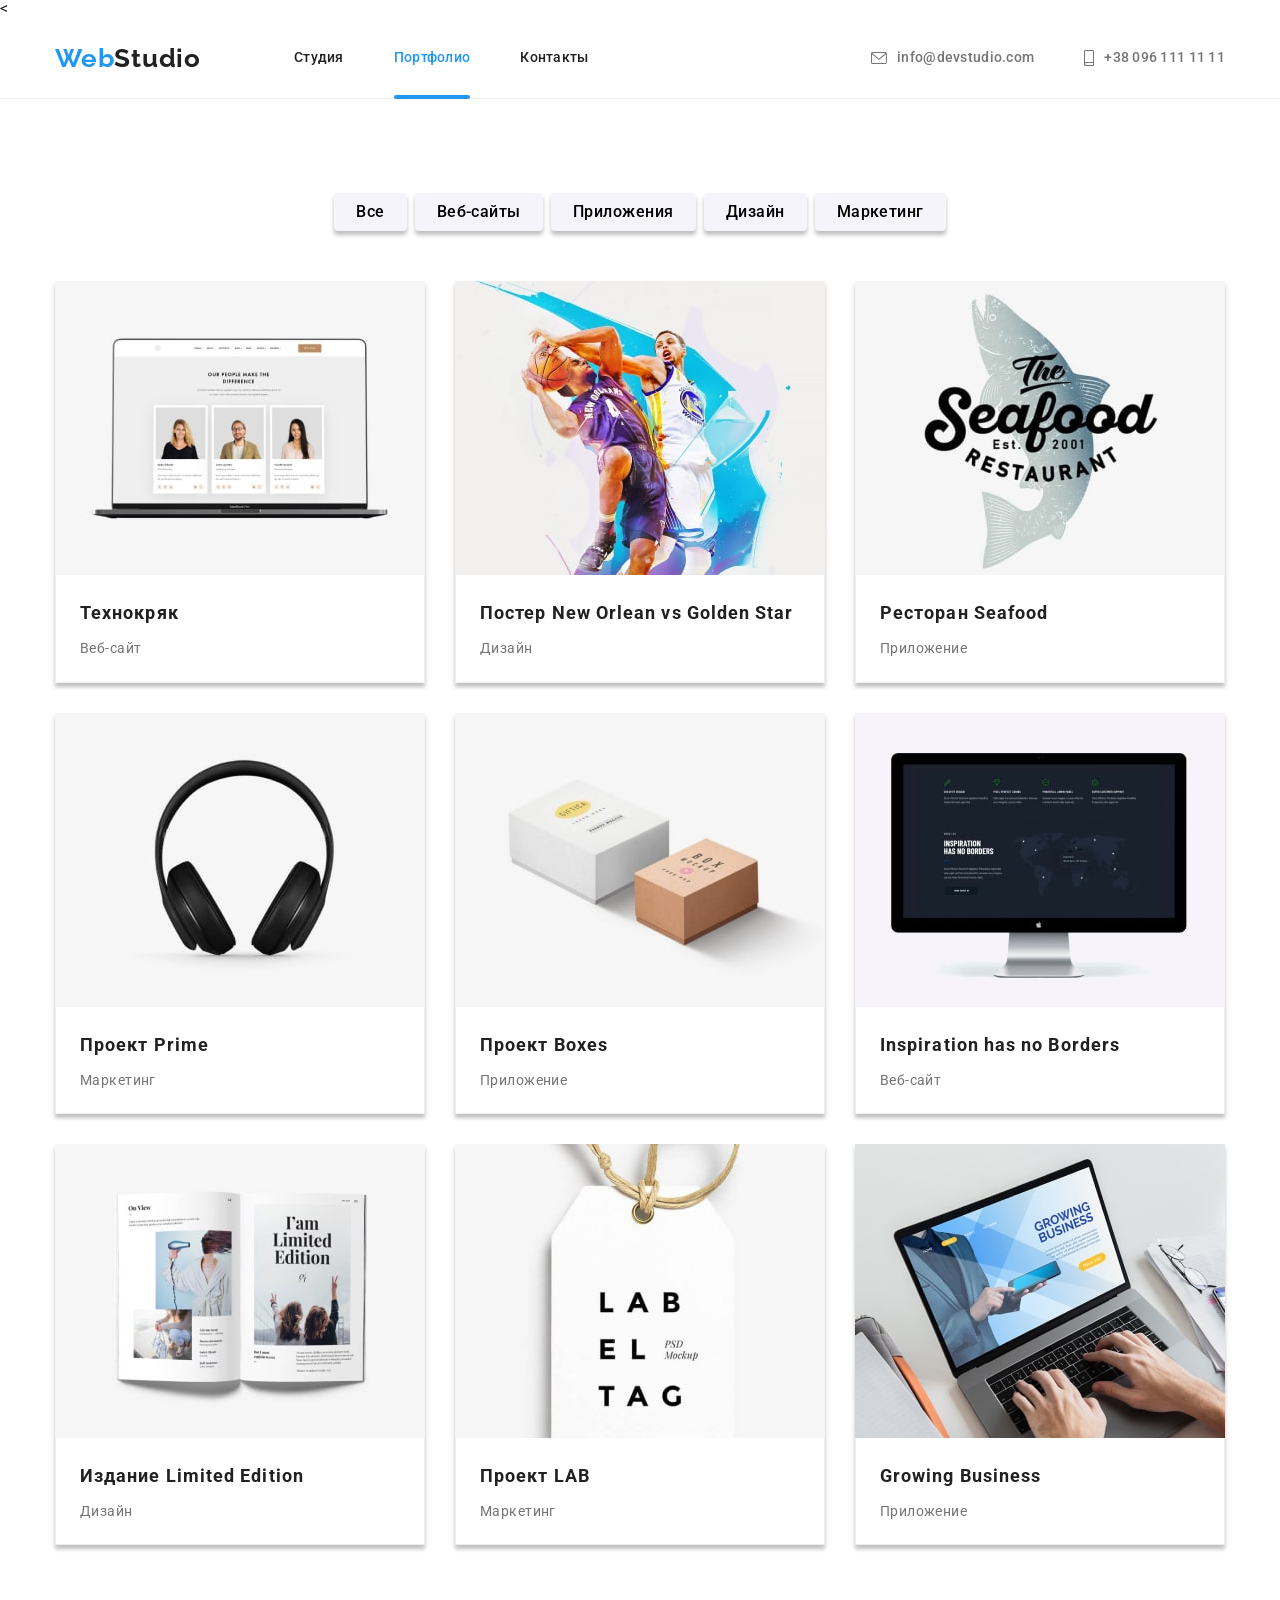
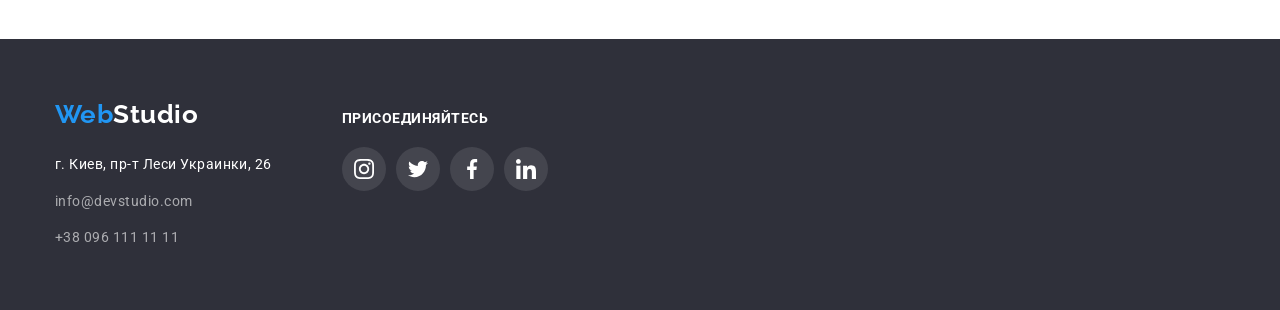
==== portfolio.html @ 45c35c52 "копіює 5 репозиторій" ====
<<!DOCTYPE html>
<head>
  <meta charset="UTF-8" />
  <meta http-equiv="X-UA-Compatible" content="IE=edge" />
  <meta name="viewport" content="width=device-width, initial-scale=1.0" />
  <title>WebStudio</title>
  <link href="https://fonts.googleapis.com/css2?family=Raleway:wght@700&family=Roboto:wght@400;500;700;900&display=swap"
    rel="stylesheet" />
  <link rel="stylesheet" href="https://cdnjs.cloudflare.com/ajax/libs/modern-normalize/1.1.0/modern-normalize.min.css"
    integrity="sha512-wpPYUAdjBVSE4KJnH1VR1HeZfpl1ub8YT/NKx4PuQ5NmX2tKuGu6U/JRp5y+Y8XG2tV+wKQpNHVUX03MfMFn9Q=="
    crossorigin="anonymous" referrerpolicy="no-referrer" />
  <link rel="stylesheet" href="./css/styles.css" />
</head>

<body>
  <header class="header">
    <div class="container">
      <nav class="header-nav">
        <a class="header-logo link" href="./index.html" lang="en"><span class="part-logo link">Web</span>Studio</a>
        <ul class="header-list list">
          <li class="header-item">
            <a href="./index.html" class="header-link link">Студия</a>
          </li>
          <li class="header-item">
            <a href="./portfolio.html" class="header-link link current">Портфолио</a>
          </li>
          <li class="header-item">
            <a href="" class="header-link link">Контакты</a>
          </li>
        </ul>
      </nav>
      <ul class="header-contacts list">
        <li class="header-item">
          <a href="mailto:info@devstudio.com" lang="en" class="header-contacts-link link">
            <svg class="header-contacts-icon" width="16" height="12">
              <use href="./imagessvg/symbol-defs.svg#icon-envelope-hover"></use>
            </svg>info@devstudio.com</a>
        </li>
        <li class="header-item">
          <a href="tel:+380961111111" class="header-contacts-link link">
            <svg class="header-contacts-icon" width="10" height="16">
              <use href="./imagessvg/symbol-defs.svg#icon-smartphone"></use>
            </svg>+38 096 111 11 11
          </a>
        </li>
      </ul>
    </div>
  </header>
  <main>
    <section class="portfolio section">
      <div class="container">
        <h1 class="visually-hidden">Портфолио</h1>
        <h2 class="visually-hidden">Фильтры</h2>
        <ul class="portfolio-buttons list">
          <li class="button-item">
            <button type="button" class="portfolio-btn">Все</button>
          </li>
          <li class="button-item">
            <button type="button" class="portfolio-btn">Веб-сайты</button>
          </li>
          <li class="button-item">
            <button type="button" class="portfolio-btn">Приложения</button>
          </li>
          <li class="button-item">
            <button type="button" class="portfolio-btn">Дизайн</button>
          </li>
          <li class="button-item">
            <button type="button" class="portfolio-btn">Маркетинг</button>
          </li>
        </ul>
        <h2 class="visually-hidden">Наши проекты</h2>
        <ul class="portfolio-list list">
          <li class="portfolio-item">
            <a href="" class="portfolio-link link">
              <div class="portfolio-image-thumb">
                <img src="./images2/img-min.jpg" alt="Лэптоп" width="370" />
                <div class="portfolio-overlay">
                  <p class="portfolio-overlay-text">
                    Ресурс предлагает комплексные предложения с разным уровнем функционала и
                    сервисов. Все это позволит посетителю получить исчерпывающие сведения о
                    компании или частном лице.
                  </p>
                </div>
              </div>
              <div class="card-subscribe">
                <h3 class="porfolio-subtitle">Технокряк</h3>
                <p class="portfolio-text">Веб-сайт</p>
              </div>
            </a>
          </li>
          <li class="portfolio-item">
            <a href="" class="portfolio-link link">
              <div class="portfolio-image-thumb">
                <img src="./images2/img (1)-min.jpg" alt="Постер" width="370" />
                <div class="portfolio-overlay">
                  <p class="portfolio-overlay-text">
                    Ресурс предлагает комплексные предложения с разным уровнем функционала и
                    сервисов. Все это позволит посетителю получить исчерпывающие сведения о
                    компании или частном лице.
                  </p>
                </div>
              </div>
              <div class="card-subscribe">
                <h3 class="porfolio-subtitle">Постер New Orlean vs Golden Star</h3>
                <p class="portfolio-text">Дизайн</p>
              </div>
            </a>
          </li>
          <li class="portfolio-item">
            <a href="" class="portfolio-link link">
              <div class="portfolio-image-thumb">
                <img src="./images2/img (2)-min.jpg" alt="Лого ресторана" width="370" />
                <div class="portfolio-overlay">
                  <p class="portfolio-overlay-text">
                    Ресурс предлагает комплексные предложения с разным уровнем функционала и
                    сервисов. Все это позволит посетителю получить исчерпывающие сведения о
                    компании или частном лице.
                  </p>
                </div>
              </div>
              <div class="card-subscribe">
                <h3 class="porfolio-subtitle">Ресторан <span lang="en">Seafood</span></h3>
                <p class="portfolio-text">Приложение</p>
              </div>
            </a>
          </li>
          <li class="portfolio-item">
            <a href="" class="portfolio-link link">
              <div class="portfolio-image-thumb">
                <img src="./images2/img (3)-min.jpg" alt="Постер" width="370" />
                <div class="portfolio-overlay">
                  <p class="portfolio-overlay-text">
                    Ресурс предлагает комплексные предложения с разным уровнем функционала и
                    сервисов. Все это позволит посетителю получить исчерпывающие сведения о
                    компании или частном лице.
                  </p>
                </div>
              </div>
              <div class="card-subscribe">
                <h3 class="porfolio-subtitle">Проект <span lang="en">Prime</span></h3>
                <p class="portfolio-text">Маркетинг</p>
              </div>
            </a>
          </li>
          <li class="portfolio-item">
            <a href="" class="portfolio-link link">
              <div class="portfolio-image-thumb">
                <img src="./images2/img (4)-min.jpg" alt="Коробки" width="370" />
                <div class="portfolio-overlay">
                  <p class="portfolio-overlay-text">
                    Ресурс предлагает комплексные предложения с разным уровнем функционала и
                    сервисов. Все это позволит посетителю получить исчерпывающие сведения о
                    компании или частном лице.
                  </p>
                </div>
              </div>
              <div class="card-subscribe">
                <h3 class="porfolio-subtitle">Проект <span lang="en">Boxes</span></h3>
                <p class="portfolio-text">Приложение</p>
              </div>
            </a>
          </li>
          <li class="portfolio-item">
            <a href="" class="portfolio-link link">
              <div class="portfolio-image-thumb">
                <img src="./images2/img (5)-min.jpg" alt="Монитор" width="370" />
                <div class="portfolio-overlay">
                  <p class="portfolio-overlay-text">
                    Ресурс предлагает комплексные предложения с разным уровнем функционала и
                    сервисов. Все это позволит посетителю получить исчерпывающие сведения о
                    компании или частном лице.
                  </p>
                </div>
              </div>
              <div class="card-subscribe">
                <h3 class="porfolio-subtitle" lang="en" class="porfolio-subtitle">
                  Inspiration has no Borders
                </h3>
                <p class="portfolio-text">Веб-сайт</p>
              </div>
            </a>
          </li>
          <li class="portfolio-item">
            <a href="" class="portfolio-link link">
              <div class="portfolio-image-thumb">
                <img src="./images2/img (6)-min.jpg" alt="Коробки" width="370" />
                <div class="portfolio-overlay">
                  <p class="portfolio-overlay-text">
                    Ресурс предлагает комплексные предложения с разным уровнем функционала и
                    сервисов. Все это позволит посетителю получить исчерпывающие сведения о
                    компании или частном лице.
                  </p>
                </div>
              </div>
              <div class="card-subscribe">
                <h3 class="porfolio-subtitle">Издание <span>Limited Edition</span></h3>
                <p class="portfolio-text">Дизайн</p>
              </div>
            </a>
          </li>
          <li class="portfolio-item">
            <a href="" class="portfolio-link link">
              <div class="portfolio-image-thumb">
                <img src="./images2/img (7)-min.jpg" alt="Коробки" width="370" />
                <div class="portfolio-overlay">
                  <p class="portfolio-overlay-text">
                    Ресурс предлагает комплексные предложения с разным уровнем функционала и
                    сервисов. Все это позволит посетителю получить исчерпывающие сведения о
                    компании или частном лице.
                  </p>
                </div>
              </div>
              <div class="card-subscribe">
                <h3 class="porfolio-subtitle">Проект <span>LAB</span></h3>
                <p class="portfolio-text">Маркетинг</p>
              </div>
            </a>
          </li>
          <li class="portfolio-item">
            <a href="" class="portfolio-link link">
              <div class="portfolio-image-thumb">
                <img src="./images2/img (8)-min.jpg" alt="Коробки" width="370" />
                <div class="portfolio-overlay">
                  <p class="portfolio-overlay-text">
                    Ресурс предлагает комплексные предложения с разным уровнем функционала и
                    сервисов. Все это позволит посетителю получить исчерпывающие сведения о
                    компании или частном лице.
                  </p>
                </div>
              </div>
              <div class="card-subscribe">
                <h3 class="porfolio-subtitle" lang="en">Growing Business</h3>
                <p class="portfolio-text">Приложение</p>
              </div>
            </a>
          </li>
        </ul>
      </div>
    </section>
  </main>
  <!-- Футер -->
  <footer class="footer">
    <div class="container">
      <div class="address-container">
        <a href="./index.html" lang="en" class="footer-logo link">Web<span class="footer-part-logo link">Studio</span>
        </a>
        <address class="address">
          <ul class="footer-contacts list">
            <li class="footer-item">
              <a href="https://goo.gl/maps/UDHSJ6ALwdLbCX4F8" target="_blank" rel="noopener noreferrer"
                class="adress-link link">
                г. Киев, пр-т Леси Украинки, 26</a>
            </li>
            <li class="footer-item">
              <a href="mailto:info@devstudio.com" lang="en" class="footer-mail link">info@devstudio.com</a>
            </li>
            <li class="footer-item">
              <a href="tel:+380961111111" class="footer-tel link">+38 096 111 11 11</a>
            </li>
          </ul>
        </address>
      </div>
      <div class="join-container">
        <b class="footer-join">Присоединяйтесь</b>
        <ul class="join-social-list list">
          <li class="join-social-item">
            <a href="" class="join-social-link link">
              <svg class="join-social-icon" width="20" height="20">
                <use href="./imagessvg/symbol-defs.svg#icon-instagram"></use>
              </svg>
            </a>
          </li>
          <li class="join-social-item">
            <a href="" class="join-social-link link">
              <svg class="join-social-icon" width="20" height="20">
                <use href="./imagessvg/symbol-defs.svg#icon-twitter"></use>
              </svg>
            </a>
          </li>
          <li class="join-social-item">
            <a href="" class="join-social-link link">
              <svg class="join-social-icon" width="20" height="20">
                <use href="./imagessvg/symbol-defs.svg#icon-facebook"></use>
              </svg>
            </a>
          </li>
          <li class="join-social-item">
            <a href="" class="join-social-link link">
              <svg class="join-social-icon" width="20" height="20">
                <use href="./imagessvg/symbol-defs.svg#icon-linkedin"></use>
              </svg>
            </a>
          </li>
        </ul>
      </div>
    </div>
  </footer>
</body>
</html>
---- css/styles.css ----
:root {
--main-text-color: #212121;
--secondary-text-color: #757575;
--third-text-color: #ffffff;
--main-hover-color: #2196f3;
--secondary-hover-color: #ffffff;
--logo-color: #2196f3;
--main-bg-color: #ffffff;
--secondary-bg-color: #f5f4fa;
--hero-bg-color: #2f303a;
--main-button-bg-color: #2196f3;
--secondary-button-bg-color: #f5f4fa;
--footer-background-color: #2f303a;
--footer-contacts-color: rgba(255, 255, 255, 0.6);
--about-us-thumb-bg-color: rgba(47, 48, 58, 0.8);
}
    
.visually-hidden {
  position: absolute;
  width: 1px;
  height: 1px;
  margin: -1px;
  border: 0;
  padding: 0;
  white-space: nowrap;
  clip-path: inset(100%);
  clip: rect(0 0 0 0);
  overflow: hidden;
}
    
h1,
h2,
h3,
h4,
h5,
h6,
p {
  margin: 0;
}
    
ul {
  margin: 0;
  padding-left: 0;
}
    
button {
  padding: 0;
}
    
body {
  font-family: 'Roboto', sans-serif;
  color: var(--main-text-color);
  background-color: var(--main-bg-color);
}
    
.container {
  width: 1200px;
  padding-left: 15px;
  padding-right: 15px;
  margin: 0 auto;
}
    
.section {
  padding-top: 94px;
  padding-bottom: 94px;
}
    
.list {
  list-style: none;
}
    
.link {
  text-decoration: none;
}
    
img {
  display: block;
  height: auto;
   max-width: 100%;
}
    
    /* Хедер */
.header {
  border-bottom: 1px solid #ececec;
}
    
.header-logo {
  font-family: 'Raleway', sans-serif;
  font-weight: 700;
  font-size: 26px;
  line-height: 1.19;
  letter-spacing: 0.03em;
  color: var(--main-text-color);
  margin-right: 93px;
}
    
.part-logo {
  color: var(--logo-color);
}
    
.header .container {
  display: flex;
}

.header-list {
  display: flex;
  align-items: baseline;
}
    
.header-nav {
  display: flex;
  align-items: center;
}
    
.header-link {
  font-weight: 500;
  font-size: 14px;
  line-height: 1.14;
  letter-spacing: 0.02em;
  padding-top: 32px;
  padding-bottom: 32px;
  color: var(--main-text-color);
  transition: color 250ms cubic-bezier(0.4, 0, 0.2, 1);
}

.header-contacts-link {
  transition: color 250ms cubic-bezier(0.4, 0, 0.2, 1);
}

.header-contacts-link .header-contacts-icon {
  transition: color 250ms cubic-bezier(0.4, 0, 0.2, 1);
}
    
.header-link:hover,
.header-link:focus,
.header-contacts-link:hover,
.header-contacts-link:focus,
.header-contacts-link:hover .header-contacts-icon,
.header-contacts-link:focus .header-contacts-icon {
  color: var(--main-hover-color);
}
    
.header-list .link.current {
  position: relative;
  display: flex;
  justify-content: center;
  align-items: flex-end;
  color: var(--main-hover-color);
}

.header-list .link.current::after {
  position: absolute;
  content: '';
  width: 100%;
  height: 4px;
  border-radius: 2px;
  background-color: var(--main-hover-color);
  bottom: -1px;
  left: 0;
  }
    
.header-contacts {
  display: flex;
  align-items: center;
  margin-left: auto;
}
    
.header-item+.header-item {
  margin-left: 50px;
}
    
.header-contacts-link {
  display: flex;
  align-items: center;
  font-weight: 500;
  font-size: 14px;
  line-height: 1.14;
  letter-spacing: 0.02em;
  color: var(--secondary-text-color);
}
    
.header-contacts-icon {
  margin-right: 10px;
  fill: currentColor;
}
    
    /* Герой */
    
.hero {
  background-image: linear-gradient(to right, rgba(47, 48, 58, 0.4), rgba(47, 48, 58, 0.4)),
    url(../images2/baner.jpg);
  background-color: var(--hero-bg-color);
  max-width: 1600px;
  height: 600px;
  padding: 200px 0;
  margin-left: auto;
  margin-right: auto;
}
    
.hero-title {
  font-weight: 900;
  font-size: 44px;
  line-height: 1.36;
  text-align: center;
  letter-spacing: 0.06em;
  text-transform: uppercase;
  color: var(--third-text-color);
  max-width: 696px;
  margin: 0 auto;
  margin-bottom: 30px;
}
    
.hero-button {
  color: var(--third-text-color);
  background-color: var(--main-button-bg-color);
  cursor: pointer;
  box-shadow: 0px 4px 4px rgba(0, 0, 0, 0.15);
  text-align: center;
  letter-spacing: 0.06em;
  font-family: inherit;
  font-weight: 700;
  font-size: 16px;
  line-height: 1.88;
  text-align: center;
  letter-spacing: 0.06em;
  display: block;
  padding: 10px 32px;
  min-width: 136px;
  margin: 0 auto;
  border: 0;
  border-radius: 4px;
}
    
    /* Особенности */
    
.features {
  padding-bottom: 0;
}
    
.features-list {
  display: flex;
}
    
.features-item {
  width: calc((100% - 90px) / 4);
}
    
.features-item+.features-item {
  margin-left: 30px;
}
    
.features-thumb {
  display: flex;
  background-color: var(--secondary-bg-color);
  justify-content: center;
  align-items: center;
  border-radius: 4px;
  height: 120px;
  margin-bottom: 30px;
}
    
.features-subtitle {
  font-weight: 700;
  font-size: 14px;
  line-height: 1.14;
  letter-spacing: 0.03em;
  text-transform: uppercase;
}
    
.features-text {
  font-size: 14px;
  line-height: 1.71;
  letter-spacing: 0.03em;
  color: var(--secondary-text-color);
}
    
    /* Чем мы занимаемся */
    
.about-us-title {
  font-weight: 700;
  font-size: 36px;
  line-height: 1.17;
  text-align: center;
  letter-spacing: 0.03em;
  margin-bottom: 50px;
}

.about-us-list {
  display: flex;
}

.about-us-item {
  position: relative;
}

.about-us-item+.about-us-item {
  margin-left: 30px;
}

.about-us-thumb {
  position: absolute;
  bottom: 0;
  display: flex;
  justify-content: center;
  align-items: center;
  width: 100%;
  height: 70px;
  background-color: var(--about-us-thumb-bg-color);
  border: 1px solid #000000;
  box-shadow: 0px 4px 4px 0px rgba(0, 0, 0, 0.25);
}

.about-us-description {
  font-style: 700;
  font-size: 14px;
  line-height: 1.14;
  letter-spacing: 3%;
  color: var(--third-text-color);
  text-transform: uppercase;
}
    
    /* Наша команда */
    
.our-team {
  background-color: var(--secondary-bg-color);
  text-align: center;
  letter-spacing: 0.03em;
}
    
.our-team-title {
  font-weight: 700;
  font-size: 36px;
  margin-bottom: 50px;
  line-height: 1.17;
}

.our-team-list {
  display: flex;
}
    
.our-team-item {
  background-color: var(--main-bg-color);
  border: 0px solid;
  border-bottom-left-radius: 4px;
  border-bottom-right-radius: 4px;
  box-shadow: 0px 1px 3px rgba(0, 0, 0, 0.12), 0px 1px 1px rgba(0, 0, 0, 0.14),
    0px 2px 1px rgba(0, 0, 0, 0.2);
}

.our-team-item+.our-team-item {
  margin-left: 30px;
}

.our-team-description {
  padding-top: 30px;
  padding-bottom: 30px;
}
    
.our-team-name {
  font-weight: 500;
  font-size: 16px;
  margin-bottom: 10px;
  line-height: 1.19;
}

.our-team-position {
  font-size: 16px;
  color: var(--secondary-text-color);
  margin-bottom: 16px;
  line-height: 1.19;
}

.our-team-socials-list {
  display: flex;
  margin: 0 32px;
}
    
.our-team-socials-item {
  width: calc((100% - 30px) / 4);
  height: 44px;
}

.our-team-socials-item + .our-team-socials-item {
  margin-left: 10px;
}

.our-team-socials-link {
  width: 100%;
  height: 100%;
  border-radius: 50%;
  display: flex;
  justify-content: center;
  align-items: center;
  transition: background-color 250ms cubic-bezier(0.4, 0, 0.2, 1);
}
    
.our-team-socials-link:hover,
.our-team-socials-link:focus {
  background-color: var(--main-hover-color);
}

.our-team-socials-icon {
  fill: #afb1b8;
}

.our-team-socials-link .our-team-socials-icon {
  transition: fill 250ms cubic-bezier(0.4, 0, 0.2, 1);
}
    
.our-team-socials-link:hover .our-team-socials-icon,
.our-team-socials-link:focus .our-team-socials-icon {
  fill: #ffffff;
}
    
    /* Постійні клієнти */
    
.clients-title {
  font-weight: 700;
  font-size: 36px;
  line-height: 1.17;
  letter-spacing: 3%;
  text-align: center;
  color: var(--main-text-color);
  margin-bottom: 50px;
}

.clients-list {
  display: flex;
}

.clients-item {
  width: calc((100% - 150px) / 6);
  height: 92px;
}

.clients-item+.clients-item {
  margin-left: 30px;
}

.clients-link {
  display: flex;
  justify-content: center;
  align-items: center;
  width: 100%;
  height: 100%;
  border: 1px solid #afb1b8;
  border-radius: 4px;
  transition: border 250ms cubic-bezier(0.4, 0, 0.2, 1);
}
  
.clients-link:hover,
.clients-link:focus {
  border: 1px solid var(--main-hover-color);
}

.clients-icon {
  fill: #afb1b8;
}

.clients-link .clients-icon {
  transition: fill 250ms cubic-bezier(0.4, 0, 0.2, 1);
}
    
.clients-link:hover .clients-icon,
.clients-link:focus .clients-icon {
  fill: var(--main-hover-color);
}
    
    /* Футер */
    
.footer {
  letter-spacing: 0.03em;
  background-color: var(--footer-background-color);
  padding-top: 60px;
  padding-bottom: 60px;
}

.footer .container {
  display: flex;
  align-items: baseline;
}

.footer-logo {
  font-family: 'Raleway', sans-serif;
  font-weight: 700;
  font-size: 26px;
  line-height: 1.19;
  color: var(--logo-color);
  display: block;
  margin-bottom: 20px;
}
    
.footer-part-logo {
  color: var(--third-text-color);
}

.footer-contacts {
  font-style: normal;
  line-height: 1.71;
}

.footer-item+.footer-item {
  margin-top: 9px;
}
    
.adress-link {
  color: var(--third-text-color);
  font-size: 14px;
  transition: color 250ms cubic-bezier(0.4, 0, 0.2, 1);
}

.footer-mail,
.footer-tel {
  color: var(--footer-contacts-color);
  font-size: 14px;
  transition: color 250ms cubic-bezier(0.4, 0, 0.2, 1);
}
    
.adress-link:hover,
.adress-link:focus,
.footer-mail:hover,
.footer-mail:focus,
.footer-tel:hover,
.footer-tel:focus {
  color: var(--main-hover-color);
}
    
.join-container {
  margin-left: 70px;
}

.footer-join {
  display: block;
  font-weight: 700;
  font-size: 14px;
  line-height: 1.14;
  letter-spacing: 3%;
  color: var(--third-text-color);
  text-transform: uppercase;
  margin-bottom: 20px;
}
    
.join-social-list {
  display: flex;
  justify-content: center;
}

.join-social-item {
  width: 44px;
  height: 44px;
}

.join-social-item+.join-social-item {
  margin-left: 10px;
}

.join-social-link {
  display: flex;
  justify-content: center;
  align-items: center;
  width: 100%;
  height: 100%;
  border-radius: 50%;
  background-color: rgba(255, 255, 255, 0.1);
  transition: background-color 250ms cubic-bezier(0.4, 0, 0.2, 1);
}
    
.join-social-link:hover,
.join-social-link:focus {
  background-color: var(--main-hover-color);
}

.join-social-icon {
  fill: var(--third-text-color);
}

.join-social-link .join-social-icon {
  transition: background-color 250ms cubic-bezier(0.4, 0, 0.2, 1);
}
    
.join-social-link:hover .join-social-icon,
.join-social-link:focus .join-social-icon {
  fill: var(--secondary-hover-color);
}
    
    /* Portfolio */
    
    /* Кнопки */
    
.portfolio-buttons {
  display: flex;
  justify-content: center;
  margin-bottom: 50px;
}

.button-item+.button-item {
  margin-left: 8px;
}
    
.portfolio-btn {
  background-color: var(--secondary-button-bg-color);
  font-weight: 500;
  font-size: 16px;
  line-height: 1.63;
  text-align: center;
  letter-spacing: 0.03em;
  font-family: inherit;
  cursor: pointer;
  border: 0px solid;
  border-radius: 4px;
  padding: 6px 22px;
  box-shadow: 0 4px 4px 0 rgba(0, 0, 0, 0.25);
  transition: background-color 250ms cubic-bezier(0.4, 0, 0.2, 1),
    color 250ms cubic-bezier(0.4, 0, 0.2, 1), box-shadow 250ms cubic-bezier(0.4, 0, 0.2, 1);
}
    
.portfolio-btn:hover,
.portfolio-btn:focus {
  background-color: var(--main-hover-color);
  color: var(--secondary-bg-color);
  box-shadow: 0 3px 1px 0 rgba(0, 0, 0, 0.1), 0 1px 2px 0 rgba(0, 0, 0, 0.08),
    0 2px 2px 0 rgba(0, 0, 0, 0.12);
}
    
    /* Наши проекты */
    
.portfolio-list {
  display: flex;
  flex-wrap: wrap;
}
    
.portfolio-item {
  width: calc((100% - 60px) / 3);
  margin-right: 30px;
  margin-bottom: 30px;
  justify-content: center;
}

.portfolio-item:hover .portfolio-overlay {
  transform: translateY(0);
}
    
.portfolio-item:nth-child(3n) {
  margin-right: 0;
}
    
.portfolio-item:nth-last-child(-n + 3) {
  margin-bottom: 0;
}
    
.portfolio-link {
  display: block;
  box-shadow: 0 4px 4px rgba(0, 0, 0, 0.25);
  transition: box-shadow 250ms cubic-bezier(0.4, 0, 0.2, 1);
}
    
.portfolio-link:hover,
.portfolio-link:focus {
  box-shadow: 0 1px 1px 0 rgba(0, 0, 0, 0.12), 0 4px 4px 0 rgba(0, 0, 0, 0.06),
    1px 4px 6px 0 rgba(0, 0, 0, 0.16);
}

.portfolio-image-thumb {
  position: relative;
  overflow: hidden;
}

.portfolio-overlay {
  position: absolute;
  top: 0;
  left: 0;
  width: 100%;
  height: 100%;
  padding: 63px 24px;
  background-color: var(--main-hover-color);
  opacity: 0.9;
  transform: translateY(100%);
  transition: transform 250ms cubic-bezier(0.4, 0, 0.2, 1);
}

.portfolio-overlay-text {
  font-size: 18px;
  font-weight: 400;
  line-height: 1.56;
  letter-spacing: 0.03em;
  color: var(--third-text-color);
}
    
.card-subscribe {
  padding: 20px 24px;
  border: 1px solid #eeeeee;
  border-top: 0;
}
    
.porfolio-subtitle {
  color: var(--main-text-color);
  font-weight: 700;
  font-size: 18px;
  line-height: 2;
  letter-spacing: 0.06em;
  margin-bottom: 4px;
}

.portfolio-text {
  font-size: 14px;
  line-height: 1.88;
  letter-spacing: 0.03em;
  color: var(--secondary-text-color);
}

.backdrop {
  position: fixed;
  top: 0;
  width: 100%;
  height: 100%;
  background-color: rgba(0, 0, 0, 0.2);
  transition: opacity 2000ms cubic-bezier(0.4, 0, 0.2, 1),
    visibility 2000ms cubic-bezier(0.4, 0, 0.2, 1);
  animation-name: rotateY;
  animation-duration: 2000ms;
  animation-timing-function: ease-in-out;
  animation-iteration-count: 1;
}

@keyframes rotateY {
  0% {
    transform: rotateY(0deg);
  }

  100% {
    transform: rotateY(360deg);
  }
}

.modal {
  position: absolute;
  top: 50%;
  left: 50%;
  transform: translate(-50%, -50%);
  width: 528px;
  min-height: 581px;
  background-color: var(--main-bg-color);
  border-radius: 4px;
}

.btn-close-modal {
  position: absolute;
  top: 8px;
  right: 8px;
  display: flex;
  justify-content: center;
  align-items: center;
  background-color: var(--main-bg-color);
  width: 30px;
  height: 30px;
  padding: 6px;
  border: 1px solid rgba(0, 0, 0, 0.1);
  border-radius: 50%;
}

.icon-close-modal {
  fill: currentColor;
}

.is-hidden {
  opacity: 0;
  pointer-events: none;
  visibility: hidden;
}
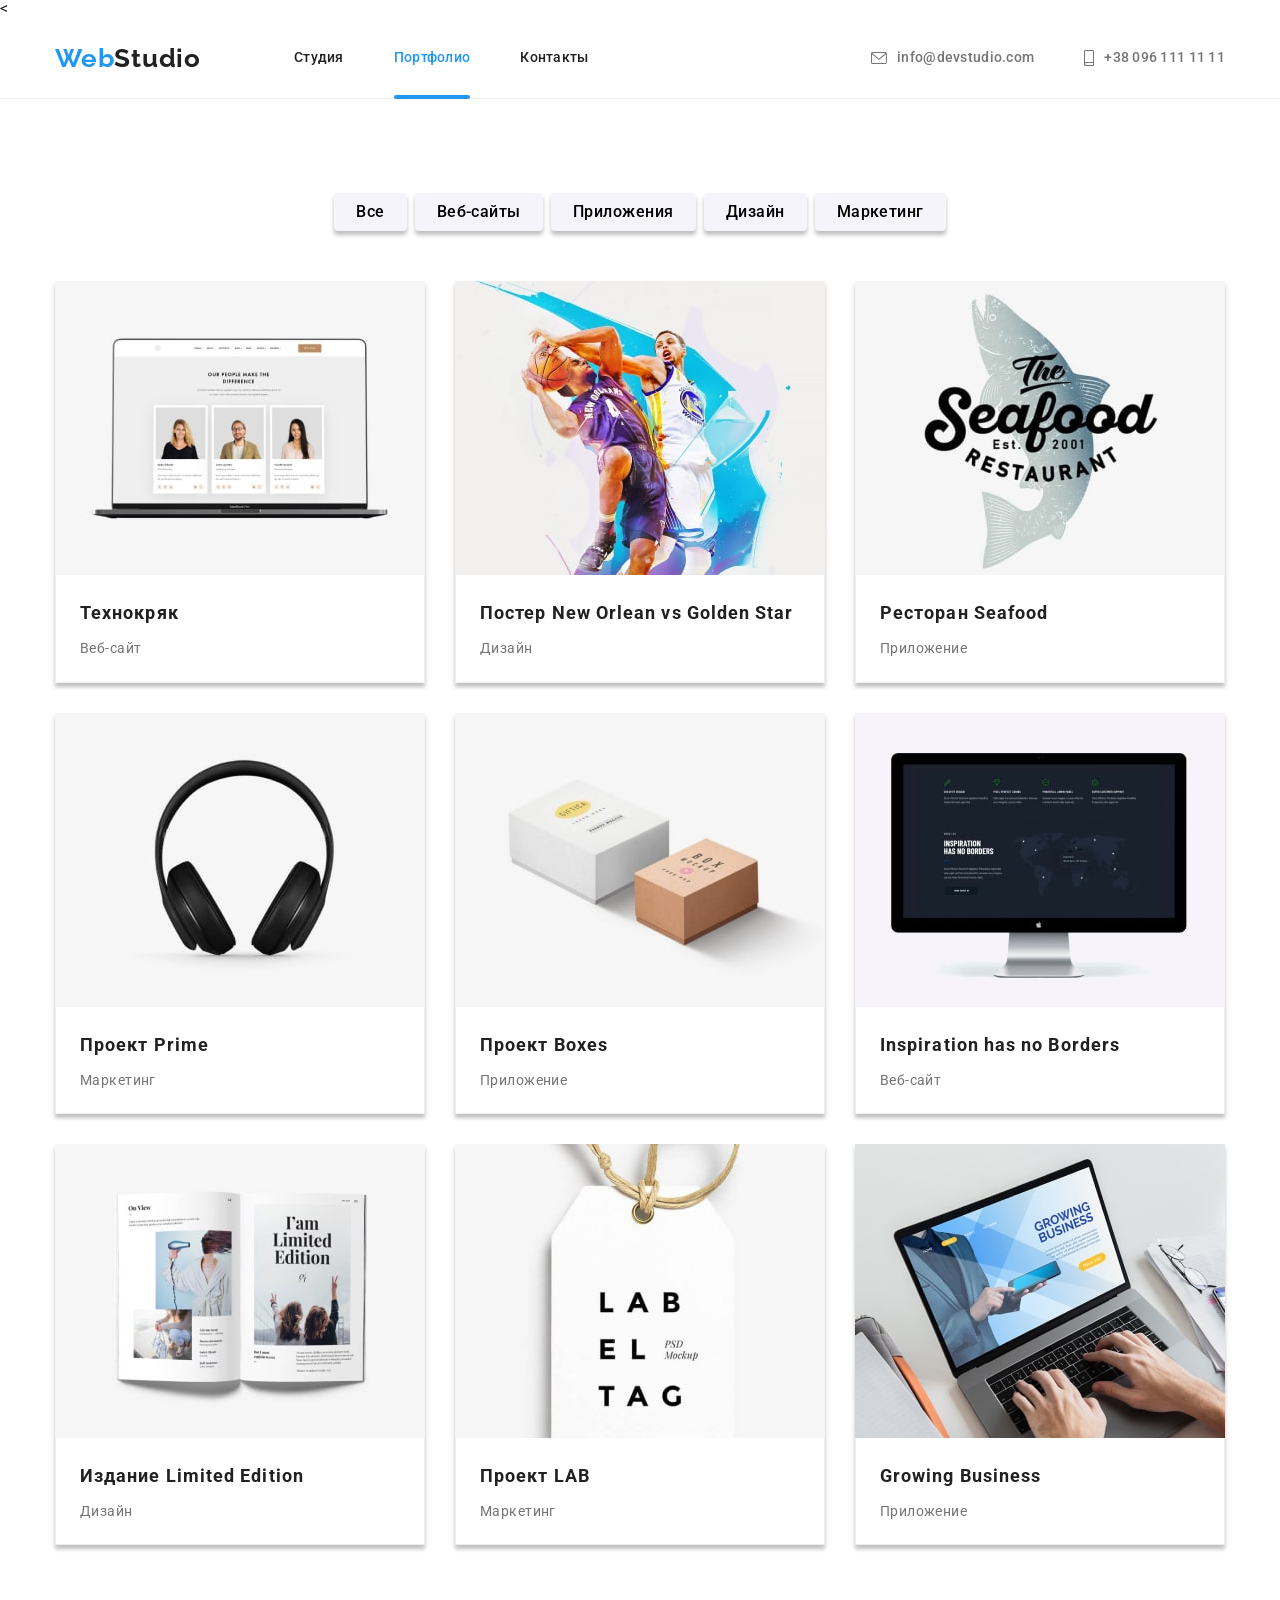
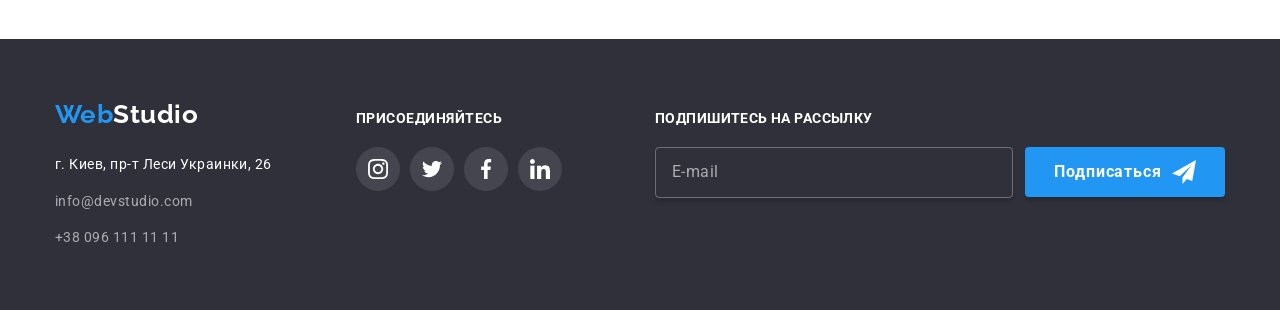
==== commit ba64e706: "закінчує роботу" ====
--- a/portfolio.html
+++ b/portfolio.html
@@ -293,6 +293,19 @@
           </li>
         </ul>
       </div>
+        <div class="subscribe-container">
+          <b class="footer-subscribe-title"> Подпишитесь на рассылку</b>
+          <form class="footer-subscribe-form">
+            <input type="text" name="email" id="email" placeholder="E-mail" class="subscribe-input" />
+            <label for="email"></label>
+            <button type="submit" class="footer-subscribe-button btn">
+              Подписаться
+              <svg class="subcribe-icon-send" width="24" height="24">
+                <use href="./imagessvg/symbol-defs.svg#icon-icon-send"></use>
+              </svg>
+            </button>
+          </form>
+        </div>
     </div>
   </footer>
 </body>
--- a/css/styles.css
+++ b/css/styles.css
@@ -11,8 +11,9 @@
 --main-button-bg-color: #2196f3;
 --secondary-button-bg-color: #f5f4fa;
 --footer-background-color: #2f303a;
---footer-contacts-color: rgba(255, 255, 255, 0.6);
+--footer-text-color: rgba(255, 255, 255, 0.6);
 --about-us-thumb-bg-color: rgba(47, 48, 58, 0.8);
+--transition: 250ms cubic-bezier(0.4, 0, 0.2, 1);
 }
     
 .visually-hidden {
@@ -78,6 +79,19 @@
   height: auto;
    max-width: 100%;
 }
+
+.btn {
+  font-weight: 700;
+  font-size: 16px;
+  color: var(--third-text-color);
+  background-color: var(--main-button-bg-color);
+  cursor: pointer;
+  box-shadow: 0px 4px 4px rgba(0, 0, 0, 0.15);
+  letter-spacing: 0.06em;
+  border: 0;
+  border-radius: 4px;
+  line-height: 1.88;
+}
     
     /* Хедер */
 .header {
@@ -120,15 +134,15 @@
   padding-top: 32px;
   padding-bottom: 32px;
   color: var(--main-text-color);
-  transition: color 250ms cubic-bezier(0.4, 0, 0.2, 1);
+  transition: color var(--transition);
 }
 
 .header-contacts-link {
-  transition: color 250ms cubic-bezier(0.4, 0, 0.2, 1);
+  transition: color var(--transition);
 }
 
 .header-contacts-link .header-contacts-icon {
-  transition: color 250ms cubic-bezier(0.4, 0, 0.2, 1);
+  transition: color var(--transition);
 }
     
 .header-link:hover,
@@ -211,24 +225,12 @@
 }
     
 .hero-button {
-  color: var(--third-text-color);
-  background-color: var(--main-button-bg-color);
-  cursor: pointer;
-  box-shadow: 0px 4px 4px rgba(0, 0, 0, 0.15);
+  font-family: inherit;
   text-align: center;
-  letter-spacing: 0.06em;
-  font-family: inherit;
-  font-weight: 700;
-  font-size: 16px;
-  line-height: 1.88;
-  text-align: center;
-  letter-spacing: 0.06em;
   display: block;
   padding: 10px 32px;
   min-width: 136px;
   margin: 0 auto;
-  border: 0;
-  border-radius: 4px;
 }
     
     /* Особенности */
@@ -391,7 +393,7 @@
   display: flex;
   justify-content: center;
   align-items: center;
-  transition: background-color 250ms cubic-bezier(0.4, 0, 0.2, 1);
+  transition: background-color var(--transition);
 }
     
 .our-team-socials-link:hover,
@@ -404,7 +406,7 @@
 }
 
 .our-team-socials-link .our-team-socials-icon {
-  transition: fill 250ms cubic-bezier(0.4, 0, 0.2, 1);
+  transition: fill var(--transition);
 }
     
 .our-team-socials-link:hover .our-team-socials-icon,
@@ -445,7 +447,7 @@
   height: 100%;
   border: 1px solid #afb1b8;
   border-radius: 4px;
-  transition: border 250ms cubic-bezier(0.4, 0, 0.2, 1);
+  transition: border var(--transition);
 }
   
 .clients-link:hover,
@@ -458,7 +460,7 @@
 }
 
 .clients-link .clients-icon {
-  transition: fill 250ms cubic-bezier(0.4, 0, 0.2, 1);
+  transition: fill var(--transition);
 }
     
 .clients-link:hover .clients-icon,
@@ -478,6 +480,12 @@
 .footer .container {
   display: flex;
   align-items: baseline;
+}
+
+.address-container {
+  margin-right: 70px;
+  margin-left: 0;
+  width: 231px;
 }
 
 .footer-logo {
@@ -506,14 +514,14 @@
 .adress-link {
   color: var(--third-text-color);
   font-size: 14px;
-  transition: color 250ms cubic-bezier(0.4, 0, 0.2, 1);
+  transition: color var(--transition);
 }
 
 .footer-mail,
 .footer-tel {
-  color: var(--footer-contacts-color);
-  font-size: 14px;
-  transition: color 250ms cubic-bezier(0.4, 0, 0.2, 1);
+  color: var(--footer-text-color);
+  font-size: 14px;
+  transition: color var(--transition);
 }
     
 .adress-link:hover,
@@ -526,7 +534,7 @@
 }
     
 .join-container {
-  margin-left: 70px;
+  margin-right: 93px;
 }
 
 .footer-join {
@@ -562,7 +570,7 @@
   height: 100%;
   border-radius: 50%;
   background-color: rgba(255, 255, 255, 0.1);
-  transition: background-color 250ms cubic-bezier(0.4, 0, 0.2, 1);
+  transition: background-color var(--transition);
 }
     
 .join-social-link:hover,
@@ -575,12 +583,61 @@
 }
 
 .join-social-link .join-social-icon {
-  transition: background-color 250ms cubic-bezier(0.4, 0, 0.2, 1);
+  transition: background-color var(--transition);
 }
     
 .join-social-link:hover .join-social-icon,
 .join-social-link:focus .join-social-icon {
   fill: var(--secondary-hover-color);
+}
+
+.footer-subscribe-title {
+  display: block;
+  font-weight: 700;
+  font-size: 14px;
+  line-height: 1.14;
+  letter-spacing: 0.03em;
+  color: var(--third-text-color);
+  text-transform: uppercase;
+  margin-bottom: 20px;
+}
+
+.footer-subscribe-form {
+  display: flex;
+}
+
+.subscribe-input {
+  background-color: inherit;
+  padding: 15px 0px 15px 16px;
+  width: 358px;
+  border: 1px solid rgba(255, 255, 255, 0.3);
+  box-shadow: 0px 4px 4px rgba(0, 0, 0, 0.15);
+  border-radius: 4px;
+  margin-right: 12px;
+  color: var(--third-text-color);
+}
+
+.subscribe-input::placeholder {
+  font-size: 16px;
+  line-height: 1.25;
+  letter-spacing: 0.03em;
+  color: var(--footer-text-color);
+}
+
+.footer-subscribe-button {
+  display: flex;
+  justify-content: center;
+  align-items: center;
+  width: 200px;
+  height: 50px;
+  padding-top: 10px;
+  padding-bottom: 10px;
+}
+
+.subcribe-icon-send {
+  fill: currentColor;
+  margin-left: 10px;
+  display: inline-block;
 }
     
     /* Portfolio */
@@ -609,17 +666,17 @@
   border: 0px solid;
   border-radius: 4px;
   padding: 6px 22px;
-  box-shadow: 0 4px 4px 0 rgba(0, 0, 0, 0.25);
-  transition: background-color 250ms cubic-bezier(0.4, 0, 0.2, 1),
-    color 250ms cubic-bezier(0.4, 0, 0.2, 1), box-shadow 250ms cubic-bezier(0.4, 0, 0.2, 1);
+  box-shadow: 0px 4px 4px 0px rgba(0, 0, 0, 0.25);
+  transition: background-color var(--transition), color var(--transition),
+    box-shadow var(--transition);
 }
     
 .portfolio-btn:hover,
 .portfolio-btn:focus {
   background-color: var(--main-hover-color);
   color: var(--secondary-bg-color);
-  box-shadow: 0 3px 1px 0 rgba(0, 0, 0, 0.1), 0 1px 2px 0 rgba(0, 0, 0, 0.08),
-    0 2px 2px 0 rgba(0, 0, 0, 0.12);
+  box-shadow: 0px 3px 1px 0px rgba(0, 0, 0, 0.1), 0px 1px 2px 0px rgba(0, 0, 0, 0.08),
+      0px 2px 2px 0px rgba(0, 0, 0, 0.12);
 }
     
     /* Наши проекты */
@@ -651,13 +708,13 @@
 .portfolio-link {
   display: block;
   box-shadow: 0 4px 4px rgba(0, 0, 0, 0.25);
-  transition: box-shadow 250ms cubic-bezier(0.4, 0, 0.2, 1);
+  transition: box-shadow var(--transition);
 }
     
 .portfolio-link:hover,
 .portfolio-link:focus {
-  box-shadow: 0 1px 1px 0 rgba(0, 0, 0, 0.12), 0 4px 4px 0 rgba(0, 0, 0, 0.06),
-    1px 4px 6px 0 rgba(0, 0, 0, 0.16);
+  box-shadow: 0px 1px 1px 0px rgba(0, 0, 0, 0.12), 0px 4px 4px 0px rgba(0, 0, 0, 0.06),
+      1px 4px 6px 0px rgba(0, 0, 0, 0.16);
 }
 
 .portfolio-image-thumb {
@@ -675,7 +732,7 @@
   background-color: var(--main-hover-color);
   opacity: 0.9;
   transform: translateY(100%);
-  transition: transform 250ms cubic-bezier(0.4, 0, 0.2, 1);
+  transition: transform var(--transition);
 }
 
 .portfolio-overlay-text {
@@ -707,6 +764,8 @@
   letter-spacing: 0.03em;
   color: var(--secondary-text-color);
 }
+
+/* Бекдроп і модальне вікно */
 
 .backdrop {
   position: fixed;
@@ -714,22 +773,7 @@
   width: 100%;
   height: 100%;
   background-color: rgba(0, 0, 0, 0.2);
-  transition: opacity 2000ms cubic-bezier(0.4, 0, 0.2, 1),
-    visibility 2000ms cubic-bezier(0.4, 0, 0.2, 1);
-  animation-name: rotateY;
-  animation-duration: 2000ms;
-  animation-timing-function: ease-in-out;
-  animation-iteration-count: 1;
-}
-
-@keyframes rotateY {
-  0% {
-    transform: rotateY(0deg);
-  }
-
-  100% {
-    transform: rotateY(360deg);
-  }
+  transition: opacity var(--transition), visibility var(--transition);
 }
 
 .modal {
@@ -741,6 +785,9 @@
   min-height: 581px;
   background-color: var(--main-bg-color);
   border-radius: 4px;
+  padding: 40px;
+  box-shadow: 0px 1px 3px rgba(0, 0, 0, 0.12), 0px 1px 1px rgba(0, 0, 0, 0.14),
+    0px 2px 1px rgba(0, 0, 0, 0.2);
 }
 
 .btn-close-modal {
@@ -760,10 +807,159 @@
 
 .icon-close-modal {
   fill: currentColor;
+  transition: fill var(--transition);
+}
+
+.btn-close-modal:hover .icon-close-modal,
+.btn-close-modal:focus .icon-close-modal {
+  fill: var(--main-hover-color);
 }
 
 .is-hidden {
   opacity: 0;
   pointer-events: none;
   visibility: hidden;
+}
+
+.modal-title {
+  font-weight: 700;
+  font-size: 20px;
+  line-height: 1.15;
+  letter-spacing: 0.03em;
+  color: var(--main-text-color);
+  text-align: center;
+  margin-bottom: 12px;
+}
+
+.form-field {
+  margin-bottom: 10px;
+}
+
+.form-title {
+  display: block;
+  font-size: 12px;
+  line-height: 1.17;
+  letter-spacing: 0.01em;
+  color: var(--secondary-text-color);
+  margin-bottom: 4px;
+}
+
+.input-wrap {
+  position: relative;
+}
+
+.form-input {
+  height: 40px;
+  padding: 12px 12px 12px 42px;
+  width: 100%;
+  border: 1px solid rgba(33, 33, 33, 0.2);
+  border-radius: 4px;
+  transition: border var(--transition);
+  outline: none;
+}
+
+.form-input:hover,
+.form-input:focus {
+  border-color: var(--main-hover-color);
+}
+
+.form-input-icon {
+  position: absolute;
+  left: 12px;
+  top: 50%;
+  transform: translateY(-50%);
+  transition: fill var(--transition);
+}
+
+.form-input:hover+.form-input-icon,
+.form-input:focus+.form-input-icon {
+  fill: var(--main-hover-color);
+}
+
+.form-field:nth-child(4) {
+  display: flex;
+  flex-direction: column;
+  margin-bottom: 20px;
+}
+
+.form-textarea {
+  resize: none;
+  padding: 12px 16px;
+  height: 122px;
+  border: 1px solid rgba(33, 33, 33, 0.2);
+  border-radius: 4px;
+  transition: border var(--transition);
+  outline: none;
+}
+
+.form-textarea:hover,
+.form-textarea:focus {
+  border-color: var(--main-hover-color);
+}
+
+.form-textarea::placeholder {
+  font-size: 12px;
+  line-height: 1.17;
+  letter-spacing: 0.01em;
+  color: rgba(117, 117, 117, 0.5);
+}
+
+.checkbox {
+  font-size: 14px;
+  line-height: 1.71;
+  letter-spacing: 0.03em;
+}
+
+.checkbox-label {
+  display: flex;
+  justify-content: center;
+  align-items: baseline;
+  color: var(--secondary-text-color);
+}
+
+.checkbox-label span {
+  display: flex;
+  justify-content: center;
+  align-items: center;
+  width: 16px;
+  height: 15px;
+  border: 2px solid var(--main-text-color);
+  border-radius: 2px;
+  margin-right: 7px;
+  transition: background-color var(--transition);
+}
+
+.checkbox-icon {
+  fill: transparent;
+  transition: fill var(--transition);
+}
+
+.checkbox-input:checked + .checkbox-label span {
+  background-color: var(--main-hover-color);
+  border: none;
+}
+
+.checkbox-input:focus + .checkbox-label span {
+  border-color: var(--main-hover-color);
+}
+
+.checkbox-input:checked + .checkbox-label .checkbox-icon {
+  fill: var(--third-text-color);
+}
+
+.checkbox-link {
+  color: var(--main-hover-color);
+}
+
+.form-field:nth-child(5) {
+  margin-bottom: 30px;
+}
+
+.modal-btn-send {
+  display: block;
+  width: 200px;
+  padding: 10px 0px;
+  display: block;
+  justify-content: center;
+  margin: 0 auto;
 }
